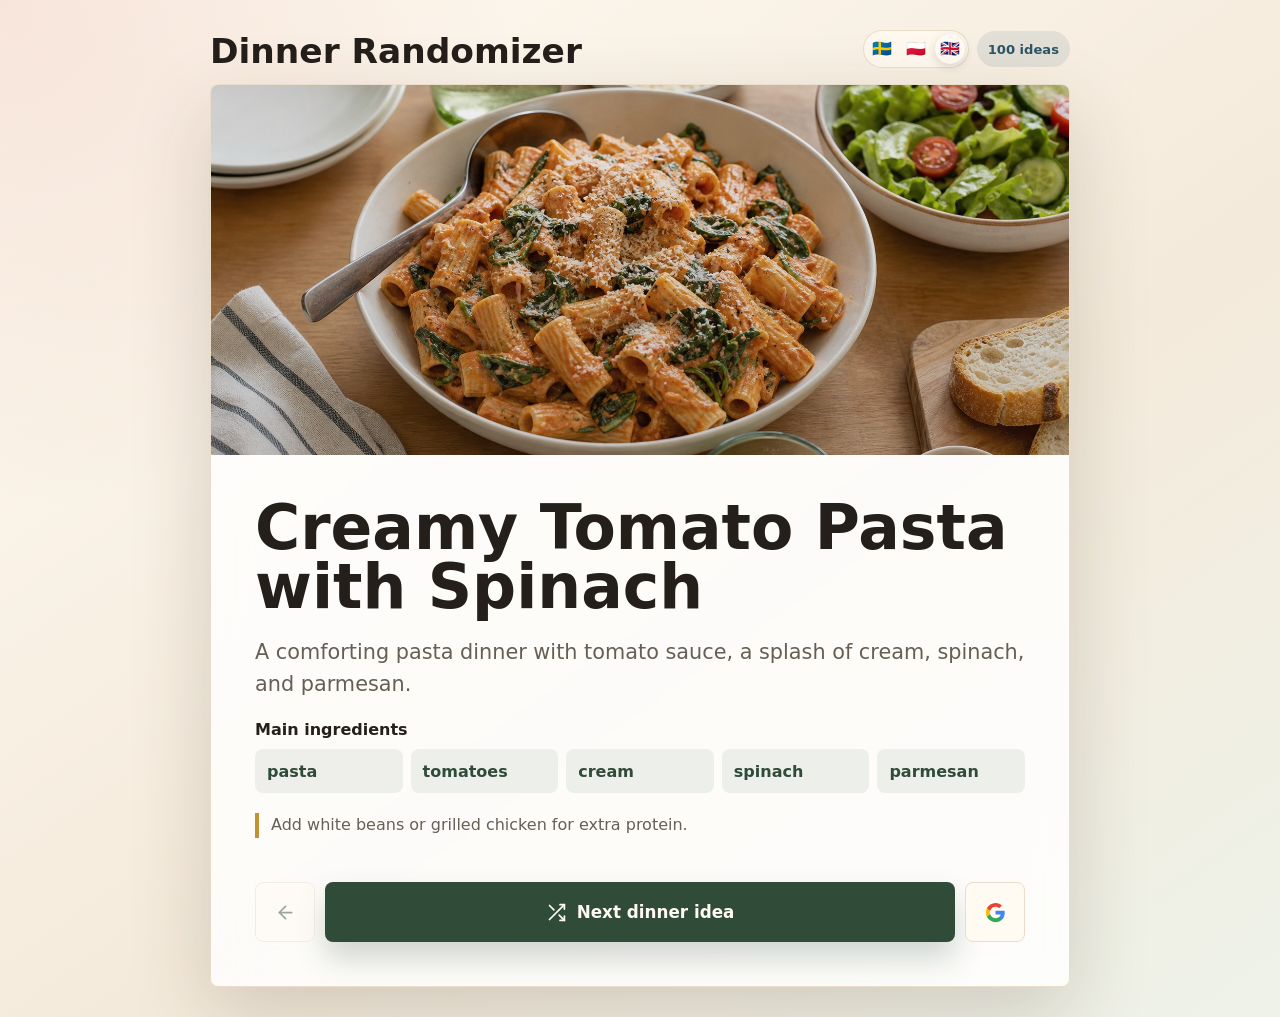
==== web/index.html @ 522f2c7a "Restructure the code in preparation of building an ios app" ====
<!doctype html>
<html lang="en">
  <head>
    <meta charset="utf-8">
    <meta name="viewport" content="width=device-width, initial-scale=1">
    <meta name="theme-color" content="#f7f0e8">
    <title>Dinner Randomizer</title>
    <link rel="stylesheet" href="styles.css">
  </head>
  <body>
    <main class="app-shell">
      <header class="topbar">
        <div>
          <h1 id="appTitle">Dinner Randomizer</h1>
        </div>
        <div class="topbar-controls">
          <div class="language-switcher" id="languageSwitcher" role="group" aria-label="Language">
            <button class="language-button" type="button" data-language="sv" aria-label="Svenska" aria-pressed="false" title="Svenska">
              <span aria-hidden="true">🇸🇪</span>
            </button>
            <button class="language-button" type="button" data-language="pl" aria-label="Polski" aria-pressed="false" title="Polski">
              <span aria-hidden="true">🇵🇱</span>
            </button>
            <button class="language-button" type="button" data-language="en" aria-label="English" aria-pressed="true" title="English">
              <span aria-hidden="true">🇬🇧</span>
            </button>
          </div>
          <span class="pool-count" id="poolCount">Loading ideas</span>
        </div>
      </header>

      <section class="planner" aria-labelledby="planner-title">
        <div class="image-strip" aria-hidden="true">
          <img id="dinnerImage" alt="">
        </div>

        <article class="dinner-card" id="dinnerCard" aria-live="polite">
          <h2 id="planner-title">
            <span id="dinnerName">Loading dinner ideas...</span>
          </h2>

          <p class="description" id="dinnerDescription">The app is reading the dinner list.</p>

          <div class="ingredient-panel">
            <h3 id="ingredientHeading">Main ingredients</h3>
            <ul id="ingredientList"></ul>
          </div>

          <p class="notes" id="dinnerNotes"></p>
        </article>

        <div class="actions" id="dinnerNavigation" aria-label="Dinner navigation">
          <button class="secondary-action icon-action" id="backDinner" type="button" disabled aria-label="Back" title="Back">
            <svg aria-hidden="true" viewBox="0 0 24 24">
              <path d="m12 19-7-7 7-7"></path>
              <path d="M19 12H5"></path>
            </svg>
          </button>
          <button class="primary-action" id="pickDinner" type="button">
            <svg aria-hidden="true" viewBox="0 0 24 24">
              <path d="M16 3h5v5"></path>
              <path d="M4 20 21 3"></path>
              <path d="M21 16v5h-5"></path>
              <path d="M15 15 21 21"></path>
              <path d="M4 4l5 5"></path>
            </svg>
            <span id="pickLabel">Next dinner idea</span>
          </button>
          <button class="google-action icon-action" id="recipeSearch" type="button" disabled aria-label="Search recipe on Google" title="Search recipe on Google">
            <svg aria-hidden="true" viewBox="0 0 24 24">
              <path fill="#4285f4" d="M22.56 12.25c0-.78-.07-1.53-.2-2.25H12v4.26h5.92c-.26 1.37-1.04 2.53-2.21 3.31v2.77h3.57c2.08-1.92 3.28-4.74 3.28-8.09z"></path>
              <path fill="#34a853" d="M12 23c2.97 0 5.46-.98 7.28-2.66l-3.57-2.77c-.98.66-2.24 1.06-3.71 1.06-2.86 0-5.29-1.93-6.16-4.53H2.18v2.84C3.99 20.53 7.7 23 12 23z"></path>
              <path fill="#fbbc05" d="M5.84 14.1c-.22-.66-.35-1.36-.35-2.1s.13-1.44.35-2.1V7.06H2.18C1.43 8.55 1 10.24 1 12s.43 3.45 1.18 4.94l3.66-2.84z"></path>
              <path fill="#ea4335" d="M12 5.38c1.62 0 3.06.56 4.21 1.64l3.15-3.15C17.45 2.09 14.97 1 12 1 7.7 1 3.99 3.47 2.18 7.06L5.84 9.9C6.71 7.3 9.14 5.38 12 5.38z"></path>
            </svg>
          </button>
        </div>
      </section>
    </main>

    <script src="app.js" defer></script>
  </body>
</html>
---- web/styles.css ----
:root {
  color-scheme: light;
  --ink: #241f1b;
  --muted: #675f56;
  --paper: #fffaf2;
  --line: #eadcc8;
  --sage: #516c56;
  --sage-dark: #314b39;
  --tomato: #b84c35;
  --mustard: #c29232;
  --sky: #456b7b;
  --shadow: 0 28px 80px rgba(60, 42, 28, 0.18);
  --radius: 8px;
  font-family: Inter, ui-sans-serif, system-ui, -apple-system, BlinkMacSystemFont, "Segoe UI", sans-serif;
}

* {
  box-sizing: border-box;
}

body {
  margin: 0;
  min-height: 100vh;
  background:
    radial-gradient(circle at top left, rgba(191, 77, 53, 0.12), transparent 32rem),
    linear-gradient(145deg, #fffaf2 0%, #f4eadb 58%, #eef2e9 100%);
  color: var(--ink);
}

button {
  font: inherit;
  cursor: pointer;
}

.app-shell {
  width: min(920px, 100%);
  min-height: 100vh;
  margin: 0 auto;
  padding: clamp(14px, 3vw, 30px);
  display: grid;
  align-content: center;
  gap: clamp(10px, 2vw, 16px);
}

.topbar {
  display: flex;
  align-items: end;
  justify-content: space-between;
  gap: 18px;
}

.topbar-controls {
  display: inline-flex;
  align-items: center;
  justify-content: end;
  gap: 8px;
}

.eyebrow {
  margin: 0 0 8px;
  color: currentColor;
  font-size: 0.78rem;
  font-weight: 850;
  letter-spacing: 0;
  text-transform: uppercase;
  opacity: 0.66;
}

h1,
h2,
h3,
p {
  overflow-wrap: anywhere;
}

h1 {
  margin: 0;
  font-size: clamp(1.4rem, 3.4vw, 2.15rem);
  line-height: 1;
  letter-spacing: 0;
}

.pool-count {
  display: inline-flex;
  align-items: center;
  justify-content: center;
  min-height: 36px;
  padding: 0 11px;
  border-radius: 999px;
  font-size: 0.82rem;
  font-weight: 850;
  white-space: nowrap;
}

.pool-count {
  background: rgba(69, 107, 123, 0.12);
  color: #2e5565;
}

.language-switcher {
  display: inline-flex;
  align-items: center;
  gap: 4px;
  padding: 3px;
  border: 1px solid rgba(234, 220, 200, 0.96);
  border-radius: 999px;
  background: rgba(255, 250, 242, 0.78);
}

.language-button {
  width: 30px;
  height: 30px;
  display: inline-flex;
  align-items: center;
  justify-content: center;
  padding: 0;
  border: 0;
  border-radius: 999px;
  background: transparent;
  font-size: 1rem;
  line-height: 1;
  transition: transform 160ms ease, background 160ms ease, box-shadow 160ms ease;
}

.language-button:hover,
.language-button:focus-visible {
  transform: translateY(-1px);
}

.language-button:focus-visible {
  outline: 2px solid rgba(69, 107, 123, 0.55);
  outline-offset: 2px;
}

.language-button[aria-pressed="true"] {
  background: #fffaf2;
  box-shadow: 0 3px 10px rgba(60, 42, 28, 0.16);
}

.planner {
  overflow: hidden;
  background: rgba(255, 255, 255, 0.82);
  border: 1px solid rgba(234, 220, 200, 0.96);
  border-radius: var(--radius);
  box-shadow: var(--shadow);
  backdrop-filter: blur(18px);
}

.image-strip {
  height: clamp(230px, 43vw, 370px);
  position: relative;
  overflow: hidden;
}

.image-strip img {
  width: 100%;
  height: 100%;
  display: block;
  object-fit: cover;
  object-position: center 44%;
  filter: saturate(0.98);
}

.image-strip::after {
  content: "";
  position: absolute;
  inset: 0;
  background: linear-gradient(180deg, rgba(36, 31, 27, 0.06), rgba(36, 31, 27, 0.2));
}

.dinner-card {
  display: grid;
  gap: clamp(15px, 2.4vw, 20px);
  padding: clamp(22px, 5vw, 44px);
}

h2 {
  margin: 0;
  max-width: 18ch;
  font-size: clamp(2rem, 5.4vw, 3.85rem);
  line-height: 0.95;
  letter-spacing: 0;
}

.description {
  margin: 0;
  max-width: 58rem;
  color: var(--muted);
  font-size: clamp(1.05rem, 2.5vw, 1.3rem);
  line-height: 1.55;
}

.ingredient-panel {
  display: grid;
  gap: 10px;
}

.ingredient-panel h3 {
  margin: 0;
  font-size: 1rem;
}

.ingredient-panel ul {
  display: grid;
  grid-template-columns: repeat(auto-fit, minmax(135px, 1fr));
  gap: 8px;
  padding: 0;
  margin: 0;
  list-style: none;
}

.ingredient-panel li {
  min-height: 44px;
  display: flex;
  align-items: center;
  padding: 10px 12px;
  border-radius: var(--radius);
  background: rgba(81, 108, 86, 0.09);
  color: var(--sage-dark);
  font-weight: 750;
}

.notes {
  margin: 0;
  padding-left: 12px;
  border-left: 4px solid var(--mustard);
  color: var(--muted);
  font-size: 1rem;
  line-height: 1.55;
}

.actions {
  display: grid;
  grid-template-columns: 60px 1fr 60px;
  gap: 10px;
  padding: 0 clamp(22px, 5vw, 44px) clamp(22px, 5vw, 44px);
}

.primary-action,
.secondary-action,
.google-action {
  min-height: 60px;
  display: inline-flex;
  align-items: center;
  justify-content: center;
  gap: 10px;
  border-radius: var(--radius);
  font-size: 1.05rem;
  font-weight: 900;
  transition: transform 160ms ease, box-shadow 160ms ease, background 160ms ease, opacity 160ms ease;
}

.primary-action {
  border: 0;
  background: var(--sage-dark);
  color: #fffaf2;
  box-shadow: 0 16px 30px rgba(49, 75, 57, 0.22);
}

.secondary-action {
  border: 1px solid var(--line);
  background: #fffaf2;
  color: var(--sage-dark);
}

.icon-action {
  width: 60px;
  height: 60px;
  min-width: 60px;
  max-width: 60px;
  min-height: 60px;
  max-height: 60px;
  padding: 0;
}

.google-action {
  padding: 0;
  border: 1px solid var(--line);
  background: #fffaf2;
  color: var(--ink);
}

.google-action svg,
.google-action path {
  stroke: none;
}

.primary-action:hover,
.primary-action:focus-visible,
.secondary-action:not(:disabled):hover,
.secondary-action:not(:disabled):focus-visible,
.google-action:not(:disabled):hover,
.google-action:not(:disabled):focus-visible {
  transform: translateY(-1px);
}

.primary-action:hover,
.primary-action:focus-visible {
  background: #283f30;
  box-shadow: 0 18px 34px rgba(49, 75, 57, 0.28);
}

.secondary-action:disabled {
  cursor: not-allowed;
  opacity: 0.48;
}

.google-action:not(:disabled):hover,
.google-action:not(:disabled):focus-visible {
  box-shadow: 0 12px 24px rgba(60, 42, 28, 0.12);
}

.google-action:disabled {
  cursor: not-allowed;
  opacity: 0.48;
}

svg {
  width: 21px;
  height: 21px;
  fill: none;
  stroke: currentColor;
  stroke-linecap: round;
  stroke-linejoin: round;
  stroke-width: 2;
}

@media (max-width: 640px) {
  .app-shell {
    padding: 8px;
    align-content: start;
    gap: 7px;
  }

  .topbar {
    align-items: center;
    gap: 10px;
  }

  .topbar-controls {
    gap: 6px;
  }

  h1 {
    font-size: 1.28rem;
  }

  .pool-count {
    min-height: 26px;
    padding: 0 9px;
    font-size: 0.76rem;
  }

  .language-switcher {
    padding: 2px;
  }

  .language-button {
    width: 28px;
    height: 28px;
    font-size: 0.95rem;
  }

  .image-strip {
    height: 188px;
  }

  .dinner-card {
    gap: 10px;
    padding: 16px;
  }

  h2 {
    max-width: 17ch;
    font-size: clamp(1.65rem, 8vw, 2.25rem);
    line-height: 0.98;
  }

  .description {
    font-size: 0.98rem;
    line-height: 1.42;
  }

  .ingredient-panel {
    gap: 7px;
  }

  .ingredient-panel h3 {
    font-size: 0.92rem;
  }

  .ingredient-panel ul {
    grid-template-columns: repeat(2, minmax(0, 1fr));
    gap: 7px;
  }

  .ingredient-panel li {
    min-height: 36px;
    padding: 8px 10px;
    font-size: 0.92rem;
  }

  .notes {
    font-size: 0.92rem;
    line-height: 1.35;
  }

  .actions {
    grid-template-columns: 50px 1fr 50px;
    gap: 8px;
    padding: 0 16px 16px;
  }

  .primary-action,
  .secondary-action,
  .google-action {
    min-height: 50px;
    font-size: 0.92rem;
  }

  .icon-action {
    width: 50px;
    height: 50px;
    min-width: 50px;
    max-width: 50px;
    min-height: 50px;
    max-height: 50px;
  }
}
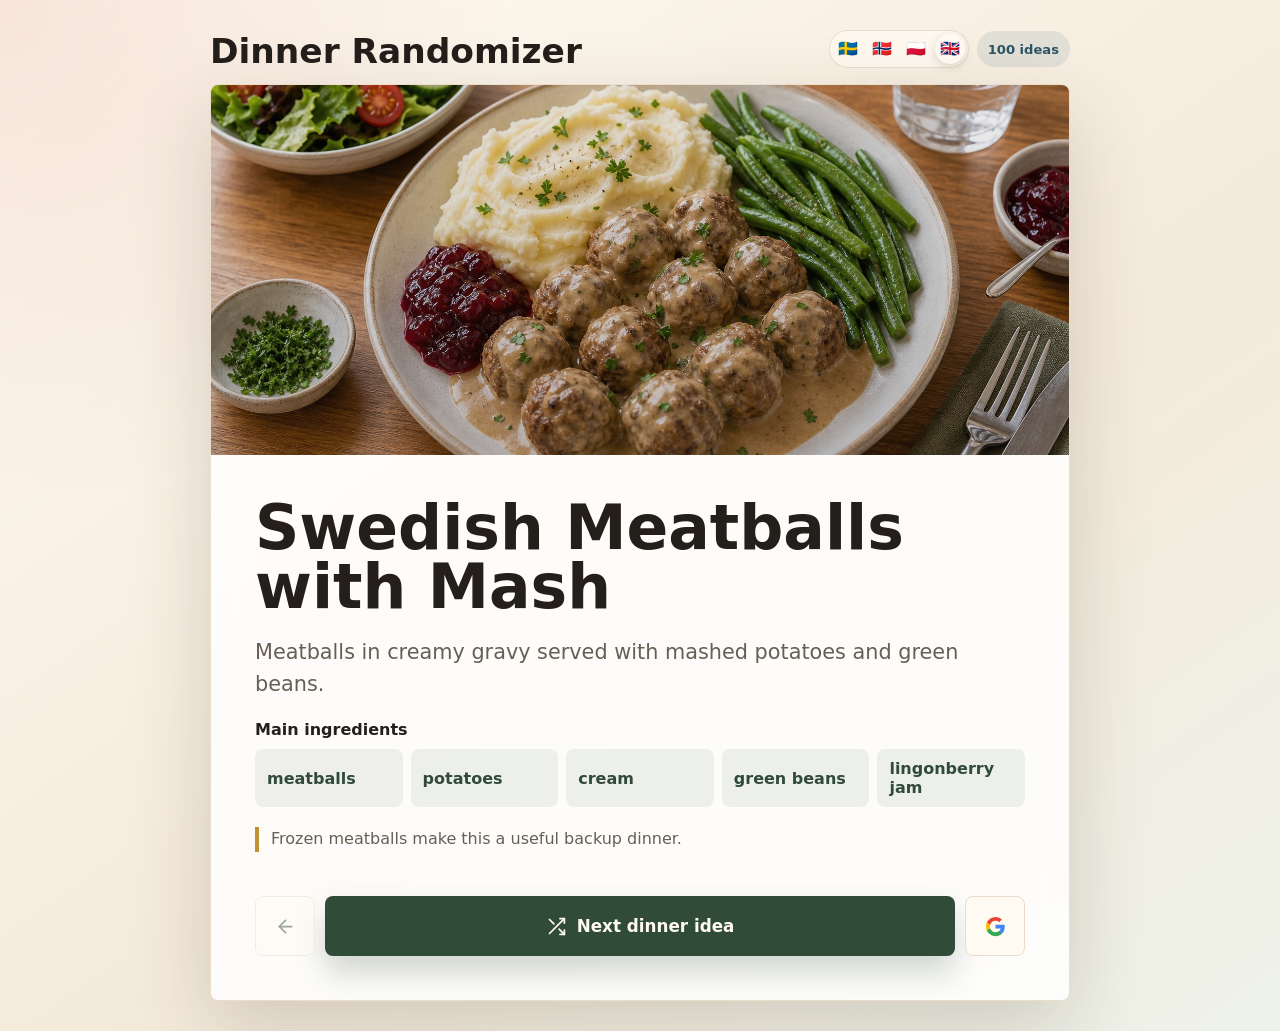
==== commit d8b65537: "Add Norwegian" ====
--- a/web/index.html
+++ b/web/index.html
@@ -17,6 +17,9 @@
           <div class="language-switcher" id="languageSwitcher" role="group" aria-label="Language">
             <button class="language-button" type="button" data-language="sv" aria-label="Svenska" aria-pressed="false" title="Svenska">
               <span aria-hidden="true">🇸🇪</span>
+            </button>
+            <button class="language-button" type="button" data-language="no" aria-label="Norsk" aria-pressed="false" title="Norsk">
+              <span aria-hidden="true">🇳🇴</span>
             </button>
             <button class="language-button" type="button" data-language="pl" aria-label="Polski" aria-pressed="false" title="Polski">
               <span aria-hidden="true">🇵🇱</span>
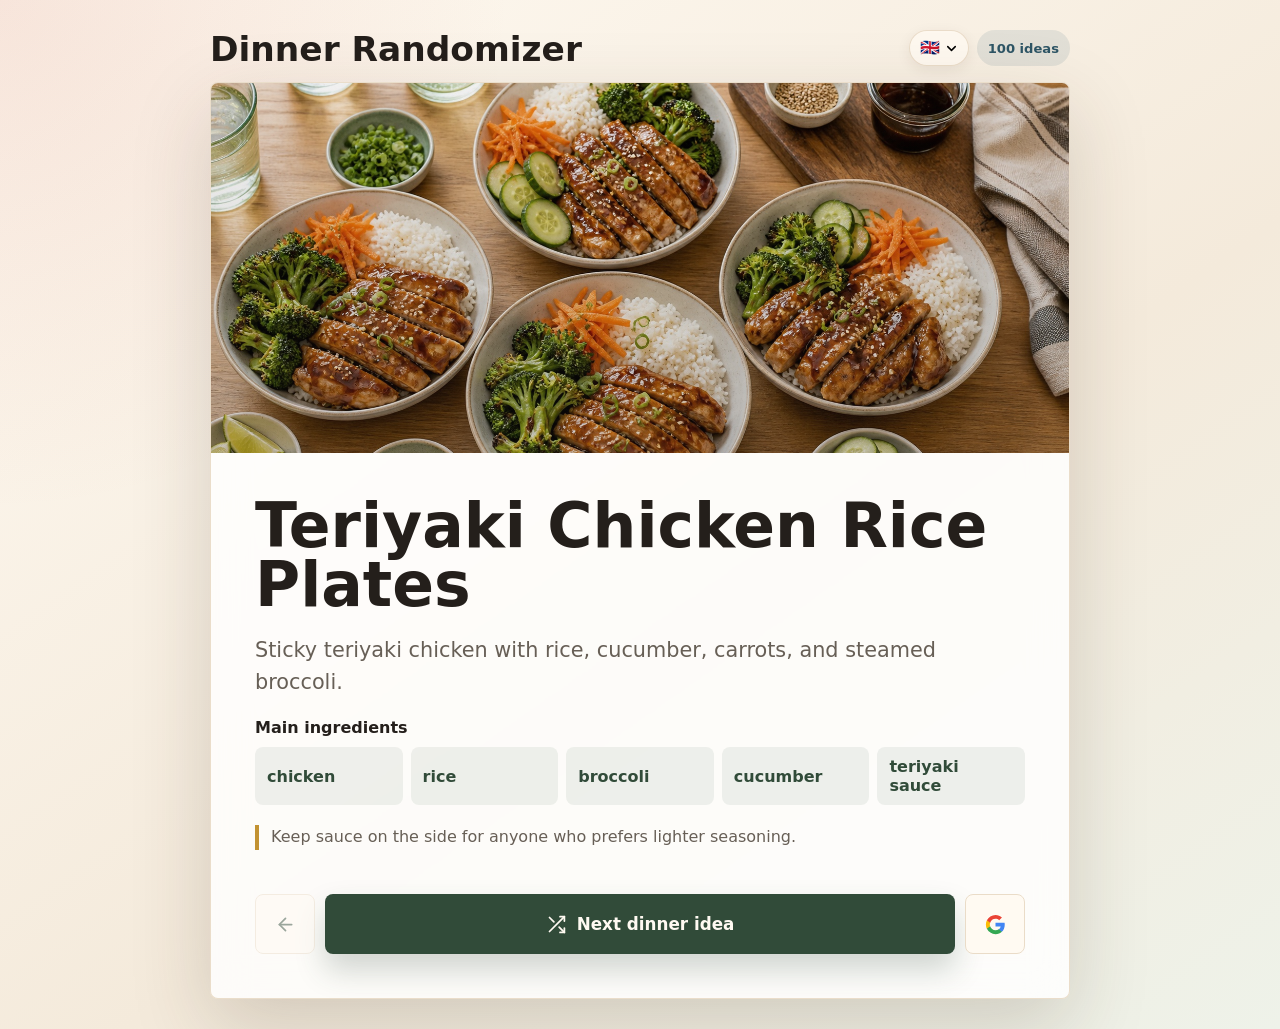
==== commit 292af612: "Make the language selector a dropdown" ====
--- a/web/index.html
+++ b/web/index.html
@@ -5,7 +5,7 @@
     <meta name="viewport" content="width=device-width, initial-scale=1">
     <meta name="theme-color" content="#f7f0e8">
     <title>Dinner Randomizer</title>
-    <link rel="stylesheet" href="styles.css">
+    <link rel="stylesheet" href="styles.css?v=2">
   </head>
   <body>
     <main class="app-shell">
@@ -14,19 +14,31 @@
           <h1 id="appTitle">Dinner Randomizer</h1>
         </div>
         <div class="topbar-controls">
-          <div class="language-switcher" id="languageSwitcher" role="group" aria-label="Language">
-            <button class="language-button" type="button" data-language="sv" aria-label="Svenska" aria-pressed="false" title="Svenska">
-              <span aria-hidden="true">🇸🇪</span>
+          <div class="language-switcher" id="languageSwitcher" aria-label="Language">
+            <button class="language-toggle" id="languageToggle" type="button" aria-haspopup="true" aria-expanded="false" aria-controls="languageMenu">
+              <span class="language-toggle-flag" id="languageToggleFlag" aria-hidden="true">🇬🇧</span>
+              <svg aria-hidden="true" viewBox="0 0 24 24">
+                <path d="m6 9 6 6 6-6"></path>
+              </svg>
             </button>
-            <button class="language-button" type="button" data-language="no" aria-label="Norsk" aria-pressed="false" title="Norsk">
-              <span aria-hidden="true">🇳🇴</span>
-            </button>
-            <button class="language-button" type="button" data-language="pl" aria-label="Polski" aria-pressed="false" title="Polski">
-              <span aria-hidden="true">🇵🇱</span>
-            </button>
-            <button class="language-button" type="button" data-language="en" aria-label="English" aria-pressed="true" title="English">
-              <span aria-hidden="true">🇬🇧</span>
-            </button>
+            <div class="language-menu" id="languageMenu" role="menu" hidden>
+              <button class="language-option" type="button" role="menuitemradio" data-language="sv" aria-checked="false">
+                <span aria-hidden="true">🇸🇪</span>
+                <span>Svenska</span>
+              </button>
+              <button class="language-option" type="button" role="menuitemradio" data-language="no" aria-checked="false">
+                <span aria-hidden="true">🇳🇴</span>
+                <span>Norsk</span>
+              </button>
+              <button class="language-option" type="button" role="menuitemradio" data-language="pl" aria-checked="false">
+                <span aria-hidden="true">🇵🇱</span>
+                <span>Polski</span>
+              </button>
+              <button class="language-option" type="button" role="menuitemradio" data-language="en" aria-checked="true">
+                <span aria-hidden="true">🇬🇧</span>
+                <span>English</span>
+              </button>
+            </div>
           </div>
           <span class="pool-count" id="poolCount">Loading ideas</span>
         </div>
@@ -81,6 +93,6 @@
       </section>
     </main>
 
-    <script src="app.js" defer></script>
+    <script src="app.js?v=2" defer></script>
   </body>
 </html>
--- a/web/styles.css
+++ b/web/styles.css
@@ -98,43 +98,89 @@
 }
 
 .language-switcher {
+  position: relative;
+}
+
+.language-toggle {
+  min-width: 48px;
+  height: 36px;
   display: inline-flex;
   align-items: center;
+  justify-content: center;
   gap: 4px;
-  padding: 3px;
+  padding: 0 9px 0 10px;
   border: 1px solid rgba(234, 220, 200, 0.96);
   border-radius: 999px;
-  background: rgba(255, 250, 242, 0.78);
-}
-
-.language-button {
-  width: 30px;
-  height: 30px;
-  display: inline-flex;
-  align-items: center;
-  justify-content: center;
-  padding: 0;
-  border: 0;
-  border-radius: 999px;
-  background: transparent;
+  background: rgba(255, 250, 242, 0.86);
   font-size: 1rem;
   line-height: 1;
-  transition: transform 160ms ease, background 160ms ease, box-shadow 160ms ease;
-}
-
-.language-button:hover,
-.language-button:focus-visible {
+  box-shadow: 0 4px 14px rgba(60, 42, 28, 0.08);
+  transition: transform 160ms ease, box-shadow 160ms ease, background 160ms ease;
+}
+
+.language-toggle svg {
+  width: 15px;
+  height: 15px;
+  stroke-width: 2.4;
+}
+
+.language-toggle:hover,
+.language-toggle:focus-visible {
   transform: translateY(-1px);
-}
-
-.language-button:focus-visible {
+  background: #fffaf2;
+  box-shadow: 0 8px 22px rgba(60, 42, 28, 0.14);
+}
+
+.language-toggle:focus-visible,
+.language-option:focus-visible {
   outline: 2px solid rgba(69, 107, 123, 0.55);
   outline-offset: 2px;
 }
 
-.language-button[aria-pressed="true"] {
-  background: #fffaf2;
-  box-shadow: 0 3px 10px rgba(60, 42, 28, 0.16);
+.language-menu {
+  position: absolute;
+  top: calc(100% + 8px);
+  right: 0;
+  z-index: 10;
+  width: 178px;
+  display: grid;
+  gap: 3px;
+  padding: 6px;
+  border: 1px solid rgba(234, 220, 200, 0.96);
+  border-radius: var(--radius);
+  background: rgba(255, 250, 242, 0.98);
+  box-shadow: 0 18px 48px rgba(60, 42, 28, 0.18);
+}
+
+.language-menu[hidden] {
+  display: none;
+}
+
+.language-option {
+  min-height: 38px;
+  display: grid;
+  grid-template-columns: 24px 1fr;
+  align-items: center;
+  gap: 9px;
+  padding: 8px 10px;
+  border: 0;
+  border-radius: 6px;
+  background: transparent;
+  color: var(--ink);
+  font-size: 0.92rem;
+  font-weight: 780;
+  text-align: left;
+  transition: background 160ms ease, color 160ms ease;
+}
+
+.language-option:hover,
+.language-option:focus-visible {
+  background: rgba(69, 107, 123, 0.1);
+}
+
+.language-option[aria-checked="true"] {
+  background: var(--sage-dark);
+  color: #fffaf2;
 }
 
 .planner {
@@ -351,14 +397,25 @@
     font-size: 0.76rem;
   }
 
-  .language-switcher {
-    padding: 2px;
-  }
-
-  .language-button {
-    width: 28px;
-    height: 28px;
+  .language-toggle {
+    min-width: 44px;
+    height: 30px;
+    padding: 0 7px 0 8px;
     font-size: 0.95rem;
+  }
+
+  .language-toggle svg {
+    width: 13px;
+    height: 13px;
+  }
+
+  .language-menu {
+    width: 166px;
+  }
+
+  .language-option {
+    min-height: 36px;
+    font-size: 0.88rem;
   }
 
   .image-strip {
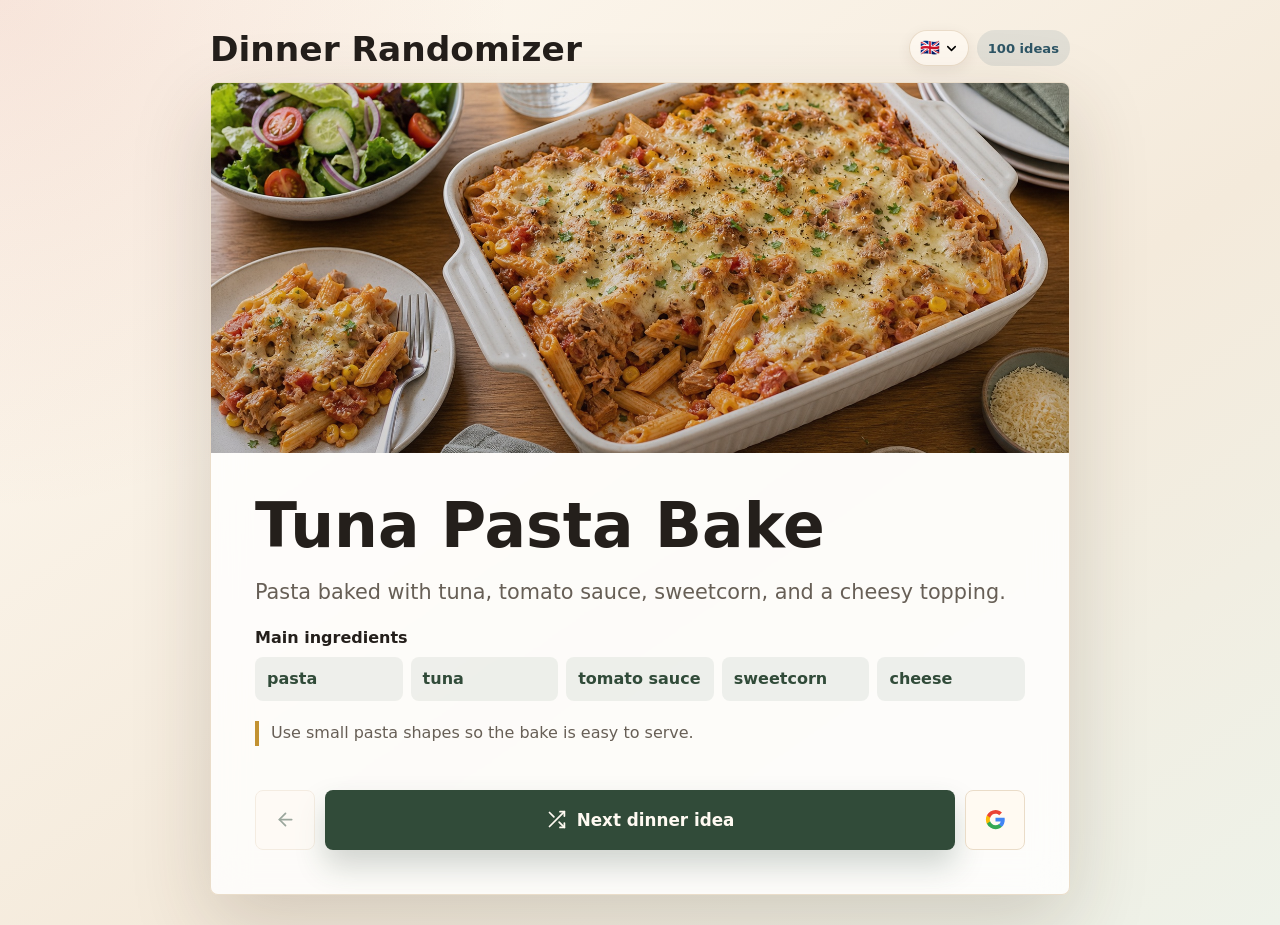
==== commit b97520a8: "Make initial page load nicer. Add preloading of next 3 dinners." ====
--- a/web/index.html
+++ b/web/index.html
@@ -44,7 +44,7 @@
         </div>
       </header>
 
-      <section class="planner" aria-labelledby="planner-title">
+      <section class="planner" id="planner" data-status="loading" aria-labelledby="planner-title">
         <div class="image-strip" aria-hidden="true">
           <img id="dinnerImage" alt="">
         </div>
--- a/web/styles.css
+++ b/web/styles.css
@@ -196,22 +196,58 @@
   height: clamp(230px, 43vw, 370px);
   position: relative;
   overflow: hidden;
+  background: #f6ead8;
 }
 
 .image-strip img {
+  position: relative;
+  z-index: 1;
   width: 100%;
   height: 100%;
   display: block;
   object-fit: cover;
   object-position: center 44%;
   filter: saturate(0.98);
+  opacity: 1;
+  transition: opacity 220ms ease;
+}
+
+.image-strip::before {
+  content: "";
+  position: absolute;
+  inset: 0;
+  background:
+    linear-gradient(100deg, transparent 24%, rgba(255, 250, 242, 0.58) 42%, transparent 60%),
+    linear-gradient(135deg, rgba(184, 76, 53, 0.16), transparent 36%),
+    linear-gradient(315deg, rgba(69, 107, 123, 0.16), transparent 42%),
+    #f6ead8;
+  background-size: 240% 100%, auto, auto, auto;
+  opacity: 0;
+  transform: translateZ(0);
+  transition: opacity 180ms ease;
 }
 
 .image-strip::after {
   content: "";
   position: absolute;
   inset: 0;
+  z-index: 2;
   background: linear-gradient(180deg, rgba(36, 31, 27, 0.06), rgba(36, 31, 27, 0.2));
+}
+
+.planner[data-status="loading"] .image-strip img {
+  opacity: 0;
+}
+
+.planner[data-status="loading"] .image-strip::before {
+  opacity: 1;
+  animation: loading-sheen 1.5s ease-in-out infinite;
+}
+
+.planner[data-status="loading"] .image-strip::after {
+  background:
+    linear-gradient(180deg, rgba(36, 31, 27, 0.02), rgba(36, 31, 27, 0.1)),
+    repeating-linear-gradient(90deg, transparent 0 22px, rgba(255, 250, 242, 0.14) 22px 23px);
 }
 
 .dinner-card {
@@ -371,6 +407,27 @@
   stroke-width: 2;
 }
 
+@keyframes loading-sheen {
+  from {
+    background-position: 130% 0, 0 0, 0 0, 0 0;
+  }
+
+  to {
+    background-position: -130% 0, 0 0, 0 0, 0 0;
+  }
+}
+
+@media (prefers-reduced-motion: reduce) {
+  .image-strip img,
+  .image-strip::before {
+    transition: none;
+  }
+
+  .planner[data-status="loading"] .image-strip::before {
+    animation: none;
+  }
+}
+
 @media (max-width: 640px) {
   .app-shell {
     padding: 8px;
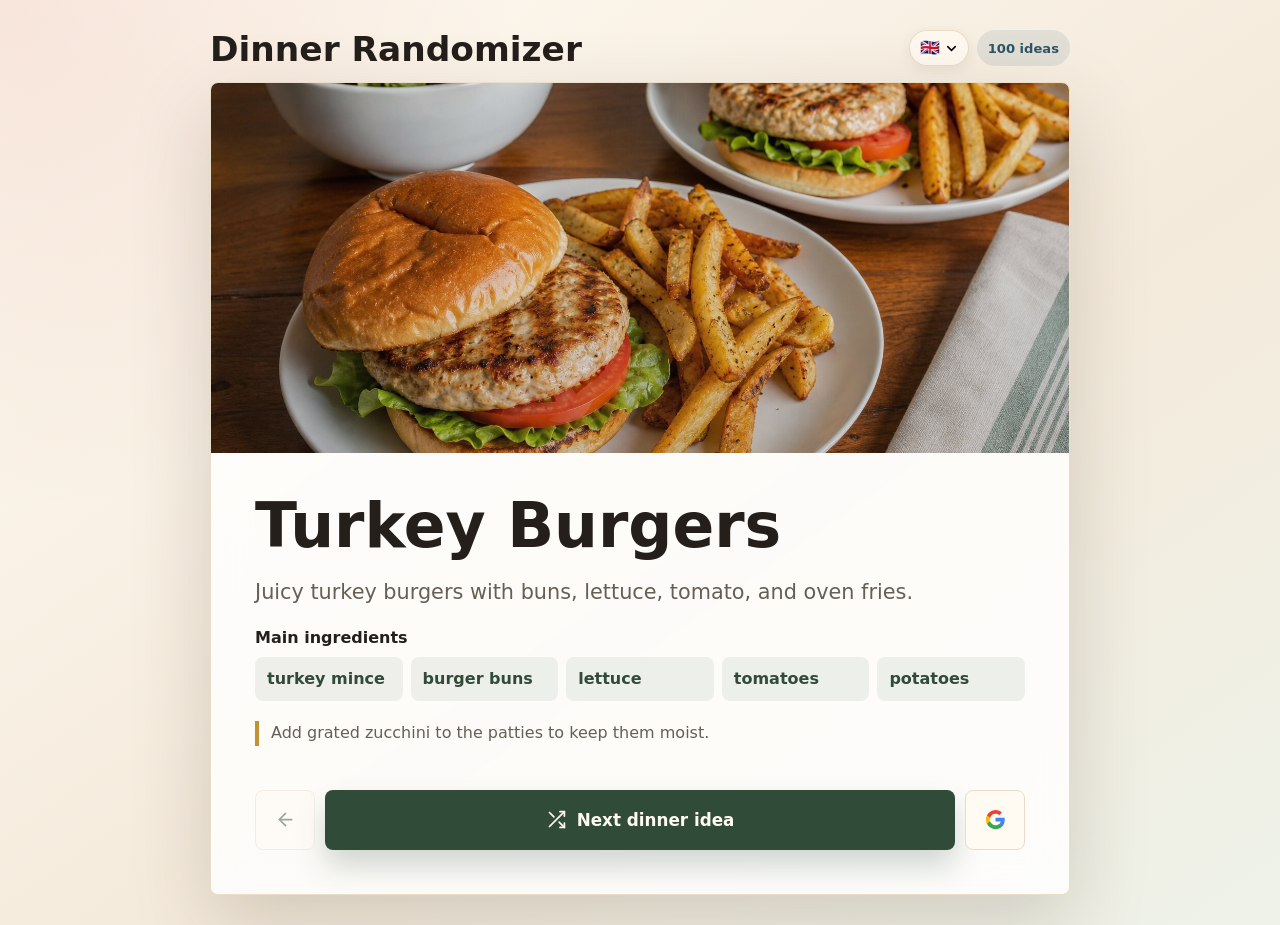
==== commit 0c50a59c: "Add icon for use on start page" ====
--- a/web/index.html
+++ b/web/index.html
@@ -4,7 +4,13 @@
     <meta charset="utf-8">
     <meta name="viewport" content="width=device-width, initial-scale=1">
     <meta name="theme-color" content="#f7f0e8">
+    <meta name="apple-mobile-web-app-title" content="Dinner Randomizer">
+    <meta name="application-name" content="Dinner Randomizer">
     <title>Dinner Randomizer</title>
+    <link rel="manifest" href="site.webmanifest">
+    <link rel="apple-touch-icon" sizes="180x180" href="assets/icons/apple-touch-icon.png">
+    <link rel="icon" type="image/svg+xml" href="assets/icons/dinner-randomizer-icon.svg">
+    <link rel="icon" type="image/png" sizes="32x32" href="assets/icons/favicon-32.png">
     <link rel="stylesheet" href="styles.css?v=2">
   </head>
   <body>
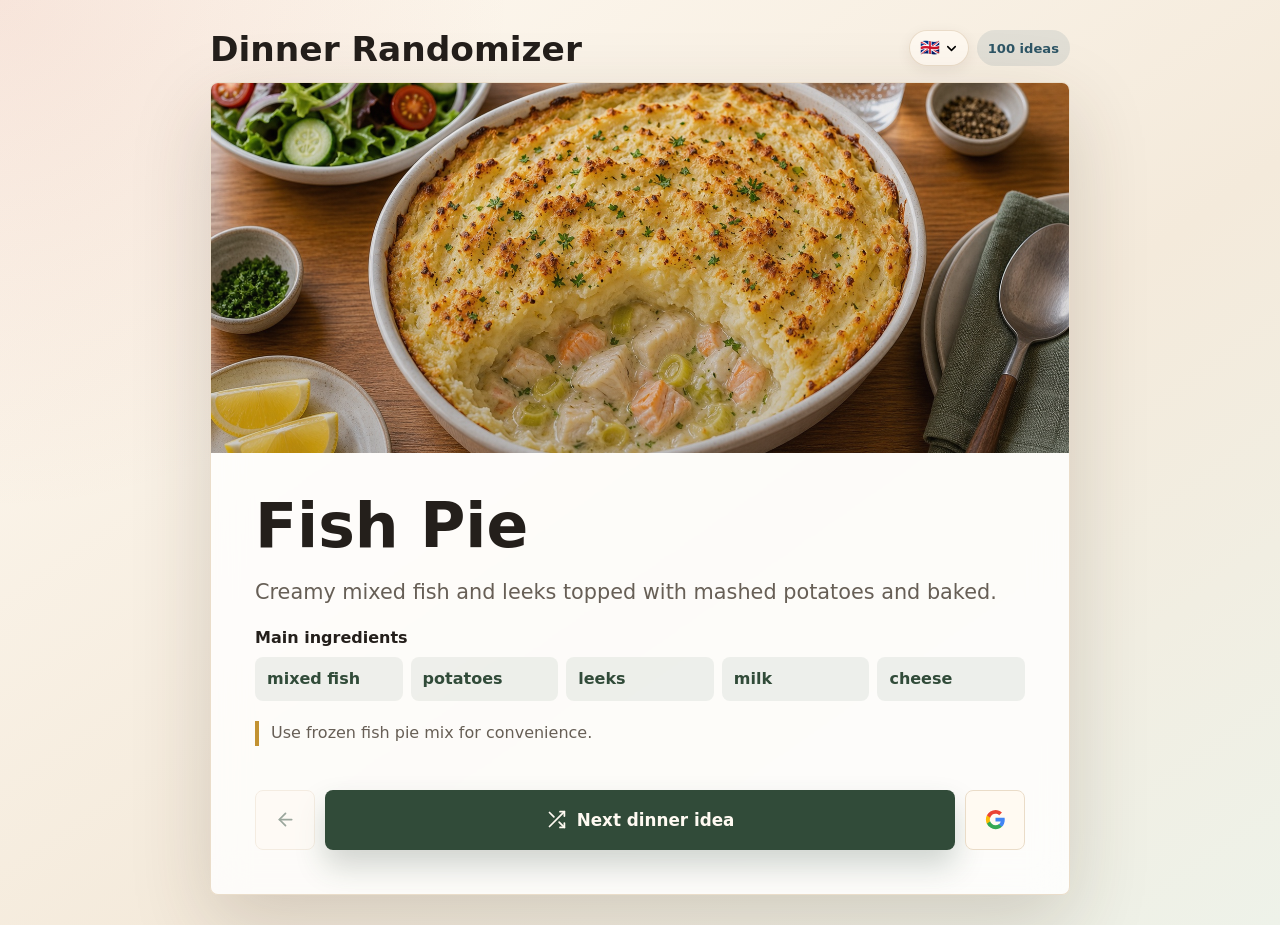
==== commit 448cde2a: "Change the google link to not open a new browser" ====
--- a/web/index.html
+++ b/web/index.html
@@ -87,14 +87,14 @@
             </svg>
             <span id="pickLabel">Next dinner idea</span>
           </button>
-          <button class="google-action icon-action" id="recipeSearch" type="button" disabled aria-label="Search recipe on Google" title="Search recipe on Google">
+          <a class="google-action icon-action" id="recipeSearch" target="_blank" rel="noopener" role="button" aria-disabled="true" aria-label="Search recipe on Google" title="Search recipe on Google" tabindex="-1">
             <svg aria-hidden="true" viewBox="0 0 24 24">
               <path fill="#4285f4" d="M22.56 12.25c0-.78-.07-1.53-.2-2.25H12v4.26h5.92c-.26 1.37-1.04 2.53-2.21 3.31v2.77h3.57c2.08-1.92 3.28-4.74 3.28-8.09z"></path>
               <path fill="#34a853" d="M12 23c2.97 0 5.46-.98 7.28-2.66l-3.57-2.77c-.98.66-2.24 1.06-3.71 1.06-2.86 0-5.29-1.93-6.16-4.53H2.18v2.84C3.99 20.53 7.7 23 12 23z"></path>
               <path fill="#fbbc05" d="M5.84 14.1c-.22-.66-.35-1.36-.35-2.1s.13-1.44.35-2.1V7.06H2.18C1.43 8.55 1 10.24 1 12s.43 3.45 1.18 4.94l3.66-2.84z"></path>
               <path fill="#ea4335" d="M12 5.38c1.62 0 3.06.56 4.21 1.64l3.15-3.15C17.45 2.09 14.97 1 12 1 7.7 1 3.99 3.47 2.18 7.06L5.84 9.9C6.71 7.3 9.14 5.38 12 5.38z"></path>
             </svg>
-          </button>
+          </a>
         </div>
       </section>
     </main>
--- a/web/styles.css
+++ b/web/styles.css
@@ -360,6 +360,7 @@
   border: 1px solid var(--line);
   background: #fffaf2;
   color: var(--ink);
+  text-decoration: none;
 }
 
 .google-action svg,
@@ -371,8 +372,8 @@
 .primary-action:focus-visible,
 .secondary-action:not(:disabled):hover,
 .secondary-action:not(:disabled):focus-visible,
-.google-action:not(:disabled):hover,
-.google-action:not(:disabled):focus-visible {
+.google-action:not([aria-disabled="true"]):hover,
+.google-action:not([aria-disabled="true"]):focus-visible {
   transform: translateY(-1px);
 }
 
@@ -387,12 +388,12 @@
   opacity: 0.48;
 }
 
-.google-action:not(:disabled):hover,
-.google-action:not(:disabled):focus-visible {
+.google-action:not([aria-disabled="true"]):hover,
+.google-action:not([aria-disabled="true"]):focus-visible {
   box-shadow: 0 12px 24px rgba(60, 42, 28, 0.12);
 }
 
-.google-action:disabled {
+.google-action[aria-disabled="true"] {
   cursor: not-allowed;
   opacity: 0.48;
 }
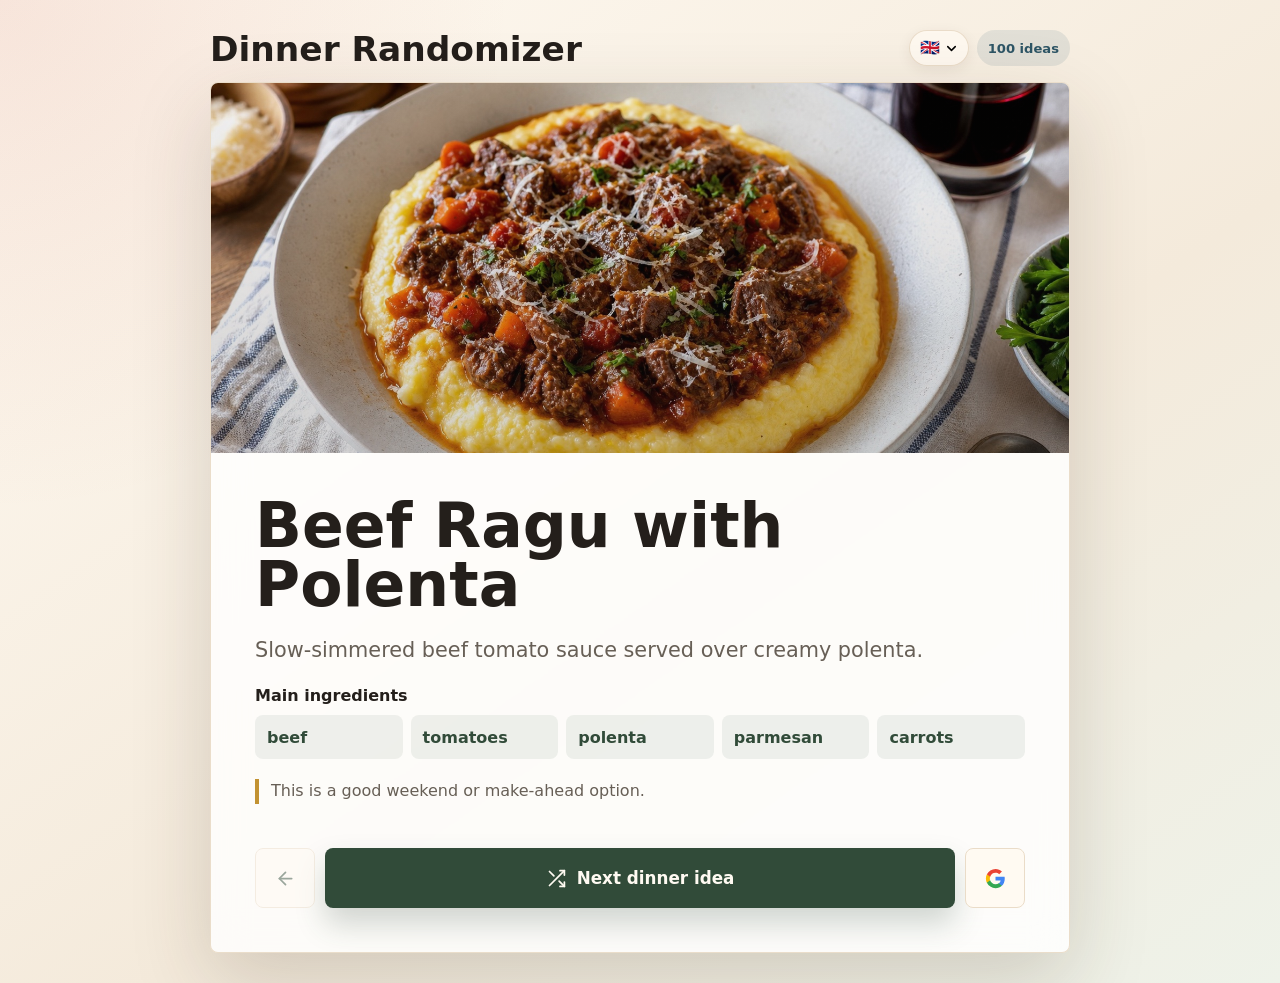
==== commit 5383bdfd: "Add app title and an iOS icon" ====
--- a/web/index.html
+++ b/web/index.html
@@ -4,7 +4,7 @@
     <meta charset="utf-8">
     <meta name="viewport" content="width=device-width, initial-scale=1">
     <meta name="theme-color" content="#f7f0e8">
-    <meta name="apple-mobile-web-app-title" content="Dinner Randomizer">
+    <meta name="apple-mobile-web-app-title" content="Dinner">
     <meta name="application-name" content="Dinner Randomizer">
     <title>Dinner Randomizer</title>
     <link rel="manifest" href="site.webmanifest">
